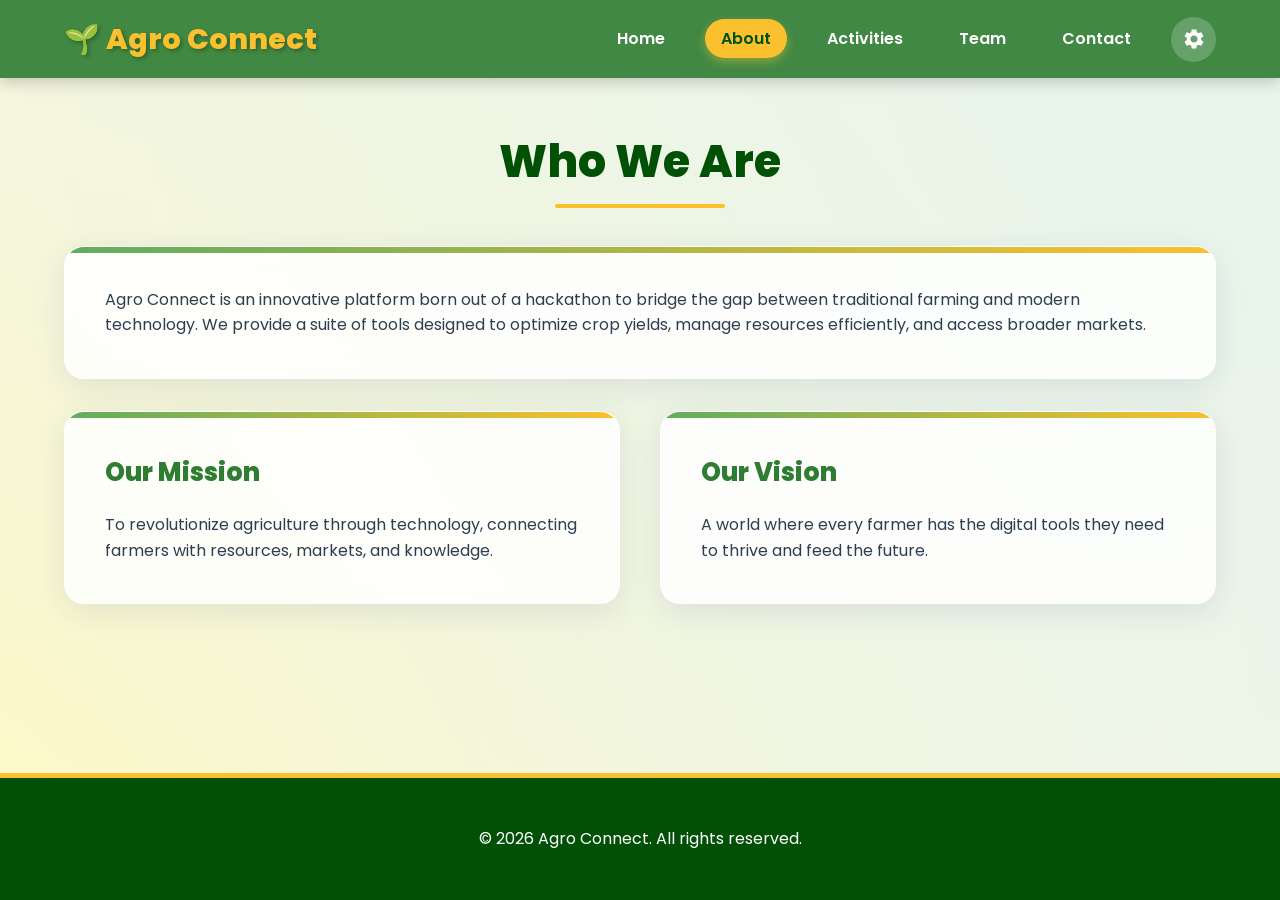
==== about.html @ d6e79afc "Initial commit with gamified dashboard and dynamic team profiles" ====
<!DOCTYPE html>
<html lang="en">
<head>
    <meta charset="UTF-8">
    <meta name="viewport" content="width=device-width, initial-scale=1.0">
    <title>Agro Connect | About</title>
    <link rel="stylesheet" href="css/styles.css">
</head>
<body>
    <header>
        <div class="container nav-container">
            <nav>
                <a href="index.html" class="logo" data-bind="siteName">🌱 Agro Connect</a>
                <button class="mobile-menu-btn">☰</button>
                <ul class="nav-links">
                    <li><a href="index.html">Home</a></li>
                    <li><a href="about.html" class="active">About</a></li>
                    <li><a href="activities.html">Activities</a></li>
                    <li><a href="team.html">Team</a></li>
                    <li><a href="contact.html">Contact</a></li>
                    <li><a href="login.html" class="settings-icon" title="Dashboard Settings"><svg viewBox="0 0 24 24"><path d="M19.14,12.94c0.04-0.3,0.06-0.61,0.06-0.94c0-0.32-0.02-0.64-0.06-0.94l2.03-1.58c0.18-0.14,0.23-0.41,0.12-0.61 l-1.92-3.32c-0.12-0.22-0.37-0.29-0.59-0.22l-2.39,0.96c-0.5-0.38-1.03-0.7-1.62-0.94L14.4,2.81c-0.04-0.24-0.24-0.41-0.48-0.41 h-3.84c-0.24,0-0.43,0.17-0.47,0.41L9.25,5.35C8.66,5.59,8.12,5.92,7.63,6.29L5.24,5.33c-0.22-0.08-0.47,0-0.59,0.22L2.73,8.87 C2.62,9.08,2.66,9.34,2.86,9.48l2.03,1.58C4.84,11.36,4.8,11.69,4.8,12s0.02,0.64,0.06,0.94l-2.03,1.58 c-0.18,0.14-0.23,0.41-0.12,0.61l1.92,3.32c0.12,0.22,0.37,0.29,0.59,0.22l2.39-0.96c0.5,0.38,1.03,0.7,1.62,0.94l0.36,2.54 c0.05,0.24,0.24,0.41,0.48,0.41h3.84c0.24,0,0.43-0.17,0.47-0.41l0.36-2.54c0.59-0.24,1.13-0.56,1.62-0.94l2.39,0.96 c0.22,0.08,0.47,0,0.59-0.22l1.92-3.32c0.12-0.22,0.07-0.49-0.12-0.61L19.14,12.94z M12,15.6c-1.98,0-3.6-1.62-3.6-3.6 s1.62-3.6,3.6-3.6s3.6,1.62,3.6,3.6S13.98,15.6,12,15.6z"/></svg></a></li>
                </ul>
            </nav>
        </div>
    </header>

    <main class="container">
        <section>
            <h2 class="section-title">Who We Are</h2>
            <div class="card" style="margin-bottom: 2rem;">
                <p data-bind="about">Loading...</p>
            </div>
            
            <div class="card-grid">
                <div class="card">
                    <h3>Our Mission</h3>
                    <p data-bind="mission">Loading...</p>
                </div>
                <div class="card">
                    <h3>Our Vision</h3>
                    <p data-bind="vision">Loading...</p>
                </div>
            </div>
        </section>
    </main>

    <footer>
        <div class="container">
            <p>&copy; 2026 Agro Connect. All rights reserved.</p>
        </div>
    </footer>

    <script src="js/data.js"></script>
    <script src="js/main.js"></script>
</body>
</html>
---- css/styles.css ----
@import url('https://fonts.googleapis.com/css2?family=Poppins:wght@300;400;600;800&display=swap');

:root {
    --primary-color: #2e7d32; /* Deep Green */
    --primary-light: #60ad5e;
    --primary-dark: #005005;
    --secondary-color: #fbc02d; /* Yield Yellow */
    --accent-color: #8d6e63; /* Earth Brown */
    --text-main: #2c3e50;
    --text-light: #ffffff;
    --bg-main: #f0f4f1;
    --bg-card: rgba(255, 255, 255, 0.85);
    --transition-speed: 0.3s;
    --glass-border: 1px solid rgba(255, 255, 255, 0.5);
    --box-shadow: 0 8px 32px 0 rgba(31, 38, 135, 0.1);
}

* {
    box-sizing: border-box;
    margin: 0;
    padding: 0;
    font-family: 'Poppins', sans-serif;
}

body {
    background-color: var(--bg-main);
    background-image: radial-gradient(circle at top right, #e8f5e9, transparent),
                      radial-gradient(circle at bottom left, #fff9c4, transparent);
    color: var(--text-main);
    line-height: 1.6;
    display: flex;
    flex-direction: column;
    min-height: 100vh;
    overflow-x: hidden;
}

/* Header & Navigation */
header {
    background: rgba(46, 125, 50, 0.9);
    backdrop-filter: blur(10px);
    -webkit-backdrop-filter: blur(10px);
    color: var(--text-light);
    padding: 1rem 0;
    box-shadow: 0 4px 15px rgba(0,0,0,0.2);
    position: sticky;
    top: 0;
    z-index: 1000;
}

.container {
    width: 90%;
    max-width: 1200px;
    margin: 0 auto;
}

nav {
    display: flex;
    justify-content: space-between;
    align-items: center;
}

nav .logo {
    font-size: 1.8rem;
    font-weight: 800;
    color: var(--secondary-color);
    text-decoration: none;
    display: flex;
    align-items: center;
    gap: 0.5rem;
    text-shadow: 2px 2px 4px rgba(0,0,0,0.3);
    transition: transform var(--transition-speed);
}

nav .logo:hover {
    transform: scale(1.05);
}

nav .nav-links {
    list-style: none;
    display: flex;
    gap: 1.5rem;
    align-items: center;
}

nav .nav-links a {
    color: var(--text-light);
    text-decoration: none;
    font-weight: 600;
    padding: 0.5rem 1rem;
    border-radius: 20px;
    transition: all var(--transition-speed) ease;
}

nav .nav-links a:hover, nav .nav-links a.active {
    background-color: var(--secondary-color);
    color: var(--primary-dark);
    box-shadow: 0 4px 10px rgba(251, 192, 45, 0.4);
    transform: translateY(-2px);
}

.settings-icon {
    display: flex;
    align-items: center;
    justify-content: center;
    background: rgba(255,255,255,0.2);
    border-radius: 50% !important;
    width: 45px;
    height: 45px;
    padding: 0 !important;
}

.settings-icon svg {
    width: 24px;
    height: 24px;
    fill: currentColor;
    transition: transform 0.5s ease;
}

.settings-icon:hover svg {
    transform: rotate(90deg);
}

.mobile-menu-btn {
    display: none;
    background: none;
    border: none;
    color: var(--text-light);
    font-size: 1.8rem;
    cursor: pointer;
}

/* Main Content */
main {
    flex: 1;
    padding: 3rem 0;
    animation: fadeIn 0.8s ease-out forwards;
}

@keyframes fadeIn {
    from { opacity: 0; transform: translateY(20px); }
    to { opacity: 1; transform: translateY(0); }
}

/* Hero Section */
.hero {
    text-align: center;
    padding: 6rem 2rem;
    background: linear-gradient(135deg, rgba(46, 125, 50, 0.85), rgba(96, 173, 94, 0.85)), url('https://images.unsplash.com/photo-1500937386664-56d1dfef3854?auto=format&fit=crop&w=1600&q=80') center/cover;
    background-attachment: fixed;
    color: var(--text-light);
    border-radius: 20px;
    margin-bottom: 4rem;
    box-shadow: var(--box-shadow);
    border: var(--glass-border);
    position: relative;
    overflow: hidden;
}

.hero::before {
    content: '';
    position: absolute;
    top: -50%; left: -50%;
    width: 200%; height: 200%;
    background: radial-gradient(circle, rgba(255,255,255,0.2) 0%, transparent 60%);
    animation: rotateBg 20s linear infinite;
    pointer-events: none;
}

@keyframes rotateBg {
    from { transform: rotate(0deg); }
    to { transform: rotate(360deg); }
}

.hero h1 {
    font-size: 4rem;
    font-weight: 800;
    margin-bottom: 1.5rem;
    text-shadow: 2px 4px 10px rgba(0,0,0,0.4);
    letter-spacing: -1px;
}

.hero p {
    font-size: 1.4rem;
    max-width: 700px;
    margin: 0 auto 2.5rem;
    text-shadow: 1px 2px 5px rgba(0,0,0,0.5);
}

.btn {
    display: inline-flex;
    align-items: center;
    justify-content: center;
    background-color: var(--secondary-color);
    color: var(--primary-dark);
    padding: 1rem 2.5rem;
    border-radius: 50px;
    text-decoration: none;
    font-weight: 800;
    font-size: 1.1rem;
    transition: all 0.2s cubic-bezier(0.175, 0.885, 0.32, 1.275);
    border: none;
    cursor: pointer;
    box-shadow: 0 6px 0 #c89a23, 0 10px 20px rgba(0,0,0,0.2);
    text-transform: uppercase;
    letter-spacing: 1px;
}

.btn:active {
    transform: translateY(6px);
    box-shadow: 0 0px 0 #c89a23, 0 5px 10px rgba(0,0,0,0.2);
}

.btn:hover {
    background-color: #ffe082;
}

/* Sections */
.section-title {
    text-align: center;
    color: var(--primary-dark);
    margin-bottom: 3rem;
    font-size: 2.8rem;
    font-weight: 800;
    position: relative;
    display: inline-block;
    left: 50%;
    transform: translateX(-50%);
}

.section-title::after {
    content: '';
    position: absolute;
    width: 60%;
    height: 4px;
    background: var(--secondary-color);
    bottom: -10px;
    left: 20%;
    border-radius: 2px;
}

.card-grid {
    display: grid;
    grid-template-columns: repeat(auto-fit, minmax(320px, 1fr));
    gap: 2.5rem;
}

/* Gamified Glassmorphism Cards */
.card {
    background: var(--bg-card);
    backdrop-filter: blur(16px);
    -webkit-backdrop-filter: blur(16px);
    border: var(--glass-border);
    padding: 2.5rem;
    border-radius: 20px;
    box-shadow: var(--box-shadow);
    transition: all 0.4s cubic-bezier(0.175, 0.885, 0.32, 1.275);
    position: relative;
    overflow: hidden;
    z-index: 1;
}

.card::before {
    content: '';
    position: absolute;
    top: 0; left: 0; width: 100%; height: 6px;
    background: linear-gradient(90deg, var(--primary-light), var(--secondary-color));
    z-index: 2;
}

.card:hover {
    transform: translateY(-10px) scale(1.02);
    box-shadow: 0 15px 35px rgba(0,0,0,0.15);
}

.card h3 {
    color: var(--primary-color);
    margin-bottom: 1.2rem;
    font-size: 1.6rem;
    font-weight: 800;
}

/* Dashboard Specific */
.dashboard-layout {
    display: grid;
    grid-template-columns: 280px 1fr;
    gap: 2.5rem;
}

.sidebar {
    background: var(--bg-card);
    padding: 2rem 1.5rem;
    border-radius: 20px;
    box-shadow: var(--box-shadow);
    border: var(--glass-border);
    height: fit-content;
    position: sticky;
    top: 100px;
}

.sidebar ul { list-style: none; }
.sidebar li { margin-bottom: 0.8rem; }

.sidebar a {
    text-decoration: none;
    color: var(--text-main);
    font-weight: 600;
    display: flex;
    align-items: center;
    padding: 1rem 1.5rem;
    border-radius: 12px;
    transition: all var(--transition-speed);
    background: transparent;
    border: 2px solid transparent;
}

.sidebar a:hover, .sidebar a.active {
    background: var(--primary-color);
    color: var(--text-light);
    border-color: var(--primary-light);
    transform: translateX(10px);
    box-shadow: 0 4px 15px rgba(46, 125, 50, 0.3);
}

.form-group {
    margin-bottom: 1.8rem;
}

.form-group label {
    display: block;
    margin-bottom: 0.6rem;
    font-weight: 600;
    color: var(--primary-dark);
}

.form-control {
    width: 100%;
    padding: 1rem;
    border: 2px solid #e0e0e0;
    border-radius: 12px;
    font-size: 1rem;
    transition: all 0.3s;
    background: rgba(255,255,255,0.9);
}

.form-control:focus {
    border-color: var(--primary-light);
    outline: none;
    box-shadow: 0 0 0 4px rgba(96, 173, 94, 0.2);
}

textarea.form-control {
    resize: vertical;
    min-height: 120px;
}

.dashboard-panel {
    display: none;
    animation: fadeIn 0.5s ease-out forwards;
}
.dashboard-panel.active {
    display: block;
}

/* Footer */
footer {
    background-color: var(--primary-dark);
    color: var(--text-light);
    text-align: center;
    padding: 3rem 0;
    margin-top: auto;
    border-top: 5px solid var(--secondary-color);
}

/* Responsive */
@media (max-width: 768px) {
    .nav-links {
        display: none;
        flex-direction: column;
        position: absolute;
        top: 100%;
        left: 0;
        width: 100%;
        background-color: rgba(46, 125, 50, 0.95);
        backdrop-filter: blur(10px);
        padding: 2rem 0;
        text-align: center;
        box-shadow: 0 10px 20px rgba(0,0,0,0.2);
    }

    .nav-links.show {
        display: flex;
    }

    .mobile-menu-btn {
        display: block;
    }

    .dashboard-layout {
        grid-template-columns: 1fr;
    }

    .hero h1 {
        font-size: 2.5rem;
    }
}
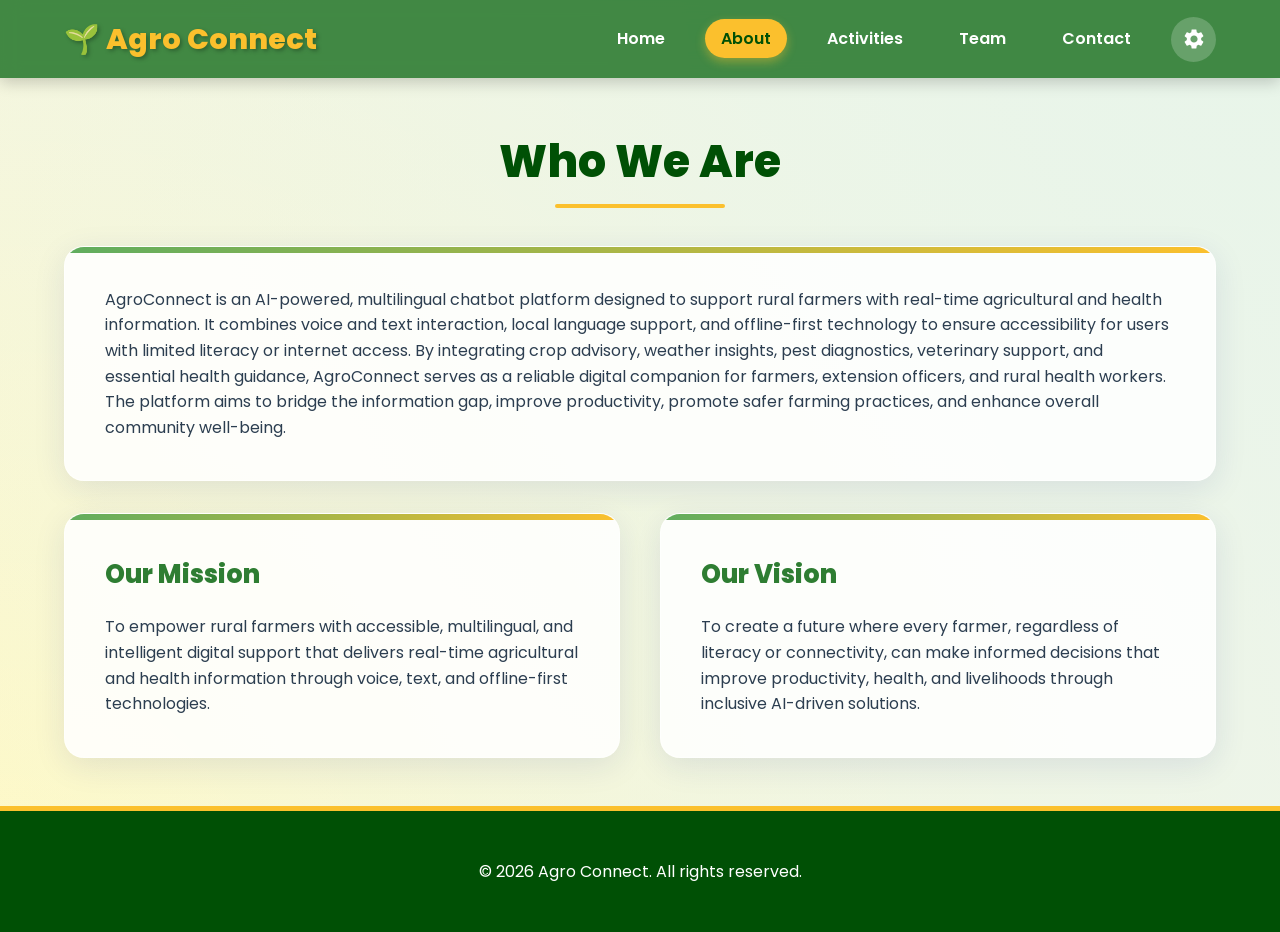
==== commit 3e3a8816: "Responsive nav: animated hamburger, slide drawer, auto-close on link/outside click/Escape" ====
--- a/about.html
+++ b/about.html
@@ -11,7 +11,11 @@
         <div class="container nav-container">
             <nav>
                 <a href="index.html" class="logo" data-bind="siteName">🌱 Agro Connect</a>
-                <button class="mobile-menu-btn">☰</button>
+                <button class="mobile-menu-btn" id="mobile-menu-btn" aria-label="Toggle navigation" aria-expanded="false">
+                    <span class="bar"></span>
+                    <span class="bar"></span>
+                    <span class="bar"></span>
+                </button>
                 <ul class="nav-links">
                     <li><a href="index.html">Home</a></li>
                     <li><a href="about.html" class="active">About</a></li>
--- a/css/styles.css
+++ b/css/styles.css
@@ -120,13 +120,40 @@
     transform: rotate(90deg);
 }
 
+/* Hamburger button — hidden on desktop */
 .mobile-menu-btn {
     display: none;
+    flex-direction: column;
+    justify-content: center;
+    align-items: center;
+    gap: 5px;
     background: none;
     border: none;
-    color: var(--text-light);
-    font-size: 1.8rem;
     cursor: pointer;
+    padding: 6px;
+    z-index: 10001;
+}
+
+.mobile-menu-btn .bar {
+    display: block;
+    width: 26px;
+    height: 3px;
+    background: var(--text-light);
+    border-radius: 3px;
+    transition: all 0.35s ease;
+    transform-origin: center;
+}
+
+/* Animate hamburger → X when open */
+.mobile-menu-btn.open .bar:nth-child(1) {
+    transform: translateY(8px) rotate(45deg);
+}
+.mobile-menu-btn.open .bar:nth-child(2) {
+    opacity: 0;
+    transform: scaleX(0);
+}
+.mobile-menu-btn.open .bar:nth-child(3) {
+    transform: translateY(-8px) rotate(-45deg);
 }
 
 /* Main Content */
@@ -372,34 +399,155 @@
 }
 
 /* Responsive */
-@media (max-width: 768px) {
+@media (max-width: 1024px) {
+    .hero h1 {
+        font-size: 3.5rem;
+    }
+    .section-title {
+        font-size: 2.5rem;
+    }
+}
+
+/* ── Tablet & Mobile (≤ 900px) ──────────────────────────────── */
+@media (max-width: 900px) {
+    header {
+        padding: 0.8rem 0;
+    }
+
+    nav .logo {
+        font-size: 1.5rem;
+    }
+
+    /* Show hamburger */
+    .mobile-menu-btn {
+        display: flex;
+    }
+
+    /* Nav drawer — slides down from under header */
     .nav-links {
-        display: none;
+        display: flex;              /* always flex, but height = 0 */
         flex-direction: column;
-        position: absolute;
-        top: 100%;
+        align-items: stretch;
+        position: fixed;
+        top: 0;
         left: 0;
         width: 100%;
-        background-color: rgba(46, 125, 50, 0.95);
-        backdrop-filter: blur(10px);
-        padding: 2rem 0;
+        max-height: 0;
+        overflow: hidden;
+        background: rgba(27, 94, 32, 0.97);
+        backdrop-filter: blur(12px);
+        -webkit-backdrop-filter: blur(12px);
+        padding: 0;
+        z-index: 9999;
+        transition: max-height 0.4s cubic-bezier(0.4,0,0.2,1),
+                    padding 0.4s ease,
+                    box-shadow 0.4s ease;
+        box-shadow: none;
         text-align: center;
-        box-shadow: 0 10px 20px rgba(0,0,0,0.2);
     }
 
     .nav-links.show {
-        display: flex;
-    }
-
-    .mobile-menu-btn {
+        max-height: 100vh;
+        padding: 5rem 0 2rem; /* top gap clears the sticky header */
+        box-shadow: 0 8px 30px rgba(0,0,0,0.4);
+    }
+
+    .nav-links li {
+        width: 100%;
+        border-bottom: 1px solid rgba(255,255,255,0.08);
+    }
+
+    .nav-links li:last-child {
+        border-bottom: none;
+    }
+
+    .nav-links a {
         display: block;
-    }
-
+        padding: 1.1rem 2rem;
+        font-size: 1.15rem;
+        border-radius: 0;
+        width: 100%;
+    }
+
+    .nav-links a:hover,
+    .nav-links a.active {
+        background: rgba(251, 192, 45, 0.15);
+        color: var(--secondary-color);
+        transform: none;
+        box-shadow: none;
+    }
+
+    .settings-icon {
+        margin: 0.8rem auto !important;
+        width: 56px !important;
+        height: 56px !important;
+    }
+
+    /* Layout */
     .dashboard-layout {
         grid-template-columns: 1fr;
     }
 
+    .sidebar {
+        position: relative;
+        top: 0;
+        margin-bottom: 2rem;
+    }
+
+    .hero {
+        padding: 3rem 1rem;
+        margin-bottom: 2rem;
+    }
+
     .hero h1 {
-        font-size: 2.5rem;
-    }
-}
+        font-size: 2.2rem;
+    }
+
+    .hero p {
+        font-size: 1.1rem;
+    }
+
+    .section-title {
+        font-size: 2rem;
+    }
+
+    .card {
+        padding: 1.4rem;
+    }
+
+    .card-grid {
+        grid-template-columns: 1fr;
+        gap: 1.5rem;
+    }
+}
+
+@media (max-width: 480px) {
+    nav .logo {
+        font-size: 1.4rem;
+    }
+    
+    .hero h1 {
+        font-size: 2.2rem;
+    }
+    
+    .hero p {
+        font-size: 1.1rem;
+    }
+    
+    .section-title {
+        font-size: 1.8rem;
+    }
+    
+    .btn {
+        padding: 0.8rem 1.5rem;
+        font-size: 1rem;
+    }
+    
+    .sidebar {
+        padding: 1.5rem 1rem;
+    }
+    
+    .card h3 {
+        font-size: 1.4rem;
+    }
+}
